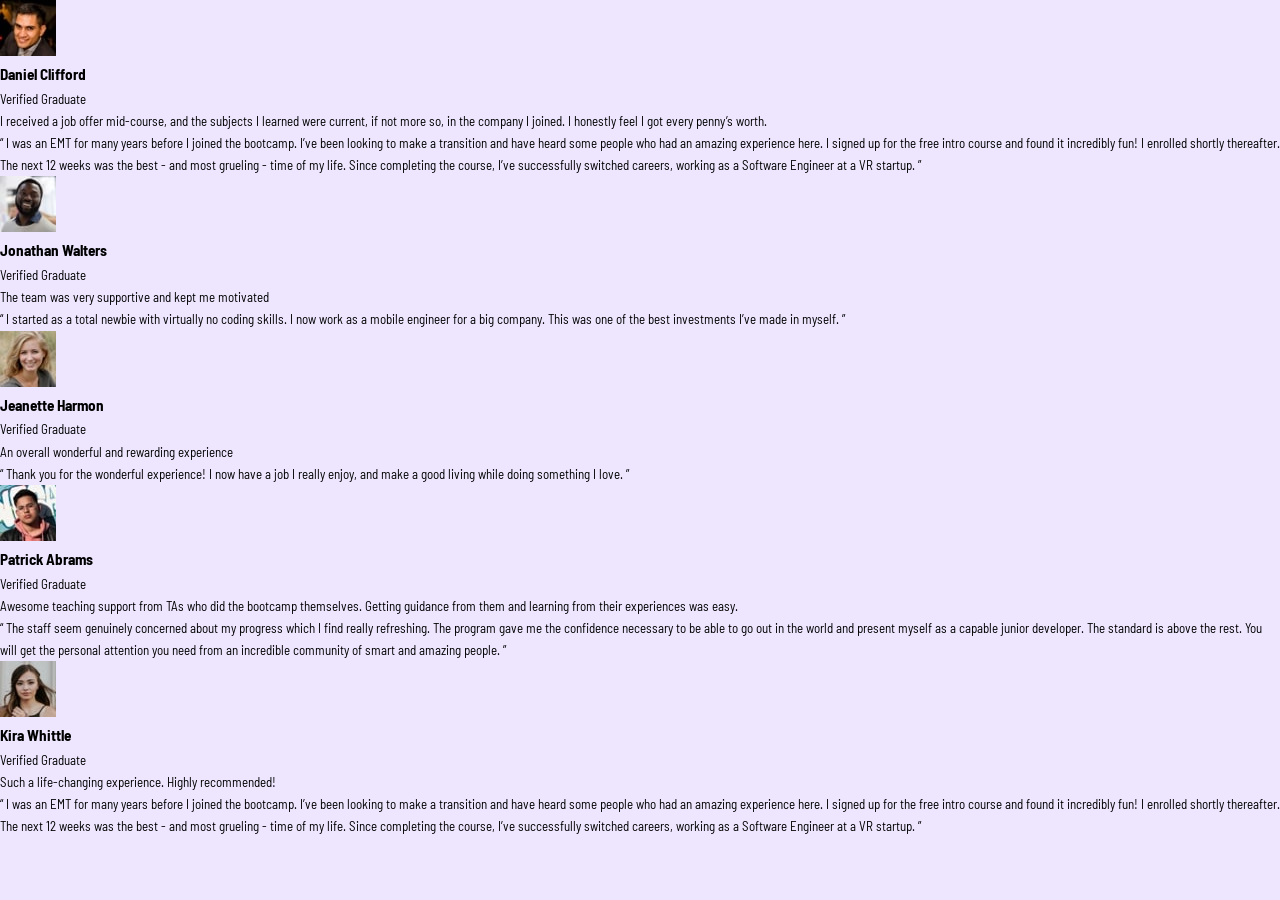
==== index.html @ 3044cd9a "my first commit for this project" ====
<!DOCTYPE html>
<html lang="en">
<head>
  <meta charset="UTF-8">
  <meta name="viewport" content="width=device-width, initial-scale=1.0"> <!-- displays site properly based on user's device -->

  <link rel="icon" type="image/png" sizes="32x32" href="./images/favicon-32x32.png">

  <link rel="stylesheet" href="./style.css">
  
  <title>Frontend Mentor | Testimonials grid section</title>
</head>
<body>
  
  <div class="testimonials">
    <!-- Card 1 -->
    <div class="card card-bg-purple">
      <header class="card__header">
        <img src="./images/image-daniel.jpg" alt="" class="card__img">
        <div>
          <h3>Daniel Clifford</h3>
          <p>Verified Graduate</p>
        </div>
      </header>
      <p class="card__lead">
        I received a job offer mid-course, and the subjects I learned were current, if not more so, 
        in the company I joined. I honestly feel I got every penny’s worth.
      </p>
      <p class="card__quote">
        “ I was an EMT for many years before I joined the bootcamp. I’ve been looking to make a 
        transition and have heard some people who had an amazing experience here. I signed up 
        for the free intro course and found it incredibly fun! I enrolled shortly thereafter. 
        The next 12 weeks was the best - and most grueling - time of my life. Since completing 
        the course, I’ve successfully switched careers, working as a Software Engineer at a VR startup. ”
      </p>
    </div>

    <!-- Card 2 -->
    <div class="card card-bg-purple">
      <header class="card__header">
        <img src="./images/image-jonathan.jpg" alt="" class="card__img">
        <div>
          <h3>Jonathan Walters</h3>
          <p>Verified Graduate</p>
        </div>
      </header>
      <p class="card__lead">
        The team was very supportive and kept me motivated
      </p>
      <p class="card__quote">
        “ I started as a total newbie with virtually no coding skills. I now work as a mobile engineer 
        for a big company. This was one of the best investments I’ve made in myself. ”
      </p>
    </div>


    <!-- Card 3 -->
    <div class="card card-bg-purple">
      <header class="card__header">
        <img src="./images/image-jeanette.jpg" alt="" class="card__img">
        <div>
          <h3>Jeanette Harmon</h3>
          <p>Verified Graduate</p>
        </div>
      </header>
      <p class="card__lead">
        An overall wonderful and rewarding experience
      </p>
      <p class="card__quote">
        “ Thank you for the wonderful experience! I now have a job I really enjoy, and make a good living 
        while doing something I love. ”
      </p>
    </div>


    <!-- Card 4 -->
    <div class="card card-bg-purple">
      <header class="card__header">
        <img src="./images/image-patrick.jpg" alt="" class="card__img">
        <div>
          <h3>Patrick Abrams</h3>
          <p>Verified Graduate</p>
        </div>
      </header>
      <p class="card__lead">
        Awesome teaching support from TAs who did the bootcamp themselves. Getting guidance from them and 
        learning from their experiences was easy.
      </p>
      <p class="card__quote">
        “ The staff seem genuinely concerned about my progress which I find really refreshing. The program 
          gave me the confidence necessary to be able to go out in the world and present myself as a capable 
          junior developer. The standard is above the rest. You will get the personal attention you need from 
          an incredible community of smart and amazing people. ”
      </p>
    </div>


    <!-- Card 5 -->
    <div class="card card-bg-purple">
      <header class="card__header">
        <img src="./images/image-kira.jpg" alt="" class="card__img">
        <div>
          <h3>Kira Whittle</h3>
          <p>Verified Graduate</p>
        </div>
      </header>
      <p class="card__lead">
        Such a life-changing experience. Highly recommended!
      </p>
      <p class="card__quote">
        “ I was an EMT for many years before I joined the bootcamp. I’ve been looking to make a 
        transition and have heard some people who had an amazing experience here. I signed up 
        for the free intro course and found it incredibly fun! I enrolled shortly thereafter. 
        The next 12 weeks was the best - and most grueling - time of my life. Since completing 
        the course, I’ve successfully switched careers, working as a Software Engineer at a VR startup. ”
      </p>
    </div>

  </div>
  
  <!-- <div class="attribution">
    Challenge by <a href="https://www.frontendmentor.io?ref=challenge" target="_blank">Frontend Mentor</a>. 
    Coded by <a href="#">Your Name Here</a>.
  </div> -->
</body>
</html>
---- style.css ----
@import url('https://fonts.googleapis.com/css2?family=Barlow+Semi+Condensed:ital,wght@0,100;0,200;0,300;0,400;0,500;0,600;0,700;0,800;0,900;1,100;1,200;1,300;1,400;1,500;1,600;1,700;1,800;1,900&display=swap');
* {
  box-sizing: border-box;
  margin: 0;
  padding: 0;
}
html {
  font-size: 13px;
}
:root{
    /* Primary Colors */
    --purple-50: hsl(260, 100%, 95%);
    --purple-300: hsl(264, 82%, 80%);
    --purple-500: hsl(263, 55%, 52%);
    /* Secondary Colors */
    --white: hsl(0, 0%, 100%);
    --grey-100: hsl(214, 17%, 92%);
    --grey-200: hsl(0, 0%, 81%);
    --grey-400: hsl(224, 10%, 45%);
    --grey-500: hsl(217, 19%, 35%);
    --dark-blue: hsl(219, 29%, 14%);
    --black: hsl(0, 0%, 7%);
}
body {
    background-color: var(--purple-50);
    font-family: 'Barlow Semi Condensed', sans-serif;
    line-height: 1.7;
}



/* .attribution { font-size: 11px; text-align: center; }
.attribution a { color: hsl(228, 45%, 44%); } */
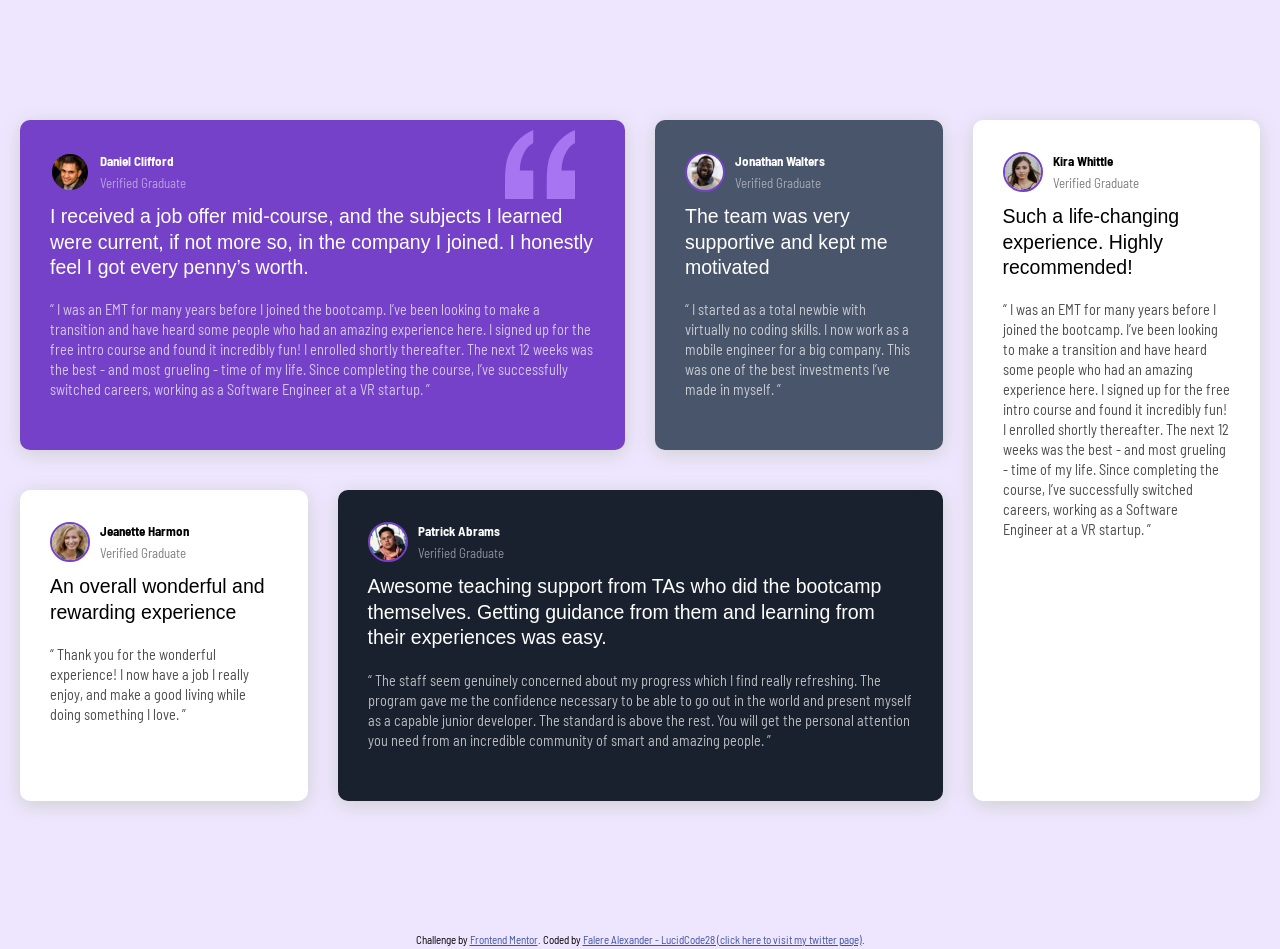
==== commit f0953964: "build push" ====
--- a/index.html
+++ b/index.html
@@ -36,7 +36,7 @@
     </div>
 
     <!-- Card 2 -->
-    <div class="card card-bg-purple">
+    <div class="card card-bg-gray-blue">
       <header class="card__header">
         <img src="./images/image-jonathan.jpg" alt="" class="card__img">
         <div>
@@ -55,7 +55,7 @@
 
 
     <!-- Card 3 -->
-    <div class="card card-bg-purple">
+    <div class="card card-bg-white">
       <header class="card__header">
         <img src="./images/image-jeanette.jpg" alt="" class="card__img">
         <div>
@@ -74,7 +74,7 @@
 
 
     <!-- Card 4 -->
-    <div class="card card-bg-purple">
+    <div class="card card-bg-black-blue">
       <header class="card__header">
         <img src="./images/image-patrick.jpg" alt="" class="card__img">
         <div>
@@ -96,7 +96,7 @@
 
 
     <!-- Card 5 -->
-    <div class="card card-bg-purple">
+    <div class="card card-bg-white">
       <header class="card__header">
         <img src="./images/image-kira.jpg" alt="" class="card__img">
         <div>
@@ -118,9 +118,9 @@
 
   </div>
   
-  <!-- <div class="attribution">
-    Challenge by <a href="https://www.frontendmentor.io?ref=challenge" target="_blank">Frontend Mentor</a>. 
-    Coded by <a href="#">Your Name Here</a>.
-  </div> -->
+  <div class="attribution">
+    Challenge by <a href="https://www.frontendmentor.io?ref=challenge" target="_blank" rel="noopener noreferrer">Frontend Mentor</a>. 
+    Coded by <a href="https://x.com/LucidCode28">Falere Alexander - LucidCode28 (click here to visit my twitter page)</a>.
+  </div>
 </body>
 </html>
--- a/style.css
+++ b/style.css
@@ -12,6 +12,7 @@
     --purple-50: hsl(260, 100%, 95%);
     --purple-300: hsl(264, 82%, 80%);
     --purple-500: hsl(263, 55%, 52%);
+
     /* Secondary Colors */
     --white: hsl(0, 0%, 100%);
     --grey-100: hsl(214, 17%, 92%);
@@ -26,8 +27,91 @@
     font-family: 'Barlow Semi Condensed', sans-serif;
     line-height: 1.7;
 }
+.testimonials{
+    max-width: 1440px;
+    margin: 100px auto;
+    padding: 20px;
+    display: grid;
+    grid-template-columns: repeat(4,1fr);
+    gap: 30px;
+}
+.card:nth-of-type(1){
+    grid-column: 1 / 3;
+    grid-row: 1 / 2;
+}
+.card:nth-of-type(2){
+    grid-column: 3 / 4;
+    grid-row: 1/2;
+}
+.card:nth-of-type(3){
+    grid-column: 1 / 2;
+    grid-row: 2/3;
+}
+.card:nth-of-type(4){
+    grid-column: 2 / 4;
+    grid-row: 2/3;
+} 
+.card:nth-of-type(5){
+    grid-column: 4 / 5;
+    grid-row: 1 / 3;
+}
+.card{
+    background-color: var(--white);
+    border-radius: 10px;
+    box-shadow: 0 4px 20px var(--grey-200); /*To be fixed*/
+    padding: 30px;
+    margin-bottom: 10px;
+}
 
+.card__header{
+    display: flex;
+    align-items: center;
+    margin-bottom: 10px;
+}
+.card__header h3{
+    font-size: 1rem;
+}
+.card__header p{
+    opacity: 50%;
+}
+.card__img{
+    width: 40px;
+    height: 40px;
+    border-radius: 50%;
+    border: 2px solid var(--purple-500);
+    margin-right: 10px;
+}
+.card__lead{
+    font-size: 1.5rem;
+    font-weight: 500;
+    line-height: 1.3;
+    margin-bottom: 20px;
+}
+.card__quote{
+    font-size: 1.1rem;
+    line-height: 1.4;
+    margin-bottom: 20px;
+    opacity:70%;
+}
 
+.card-bg-purple{
+    background-color: var(--purple-500);
+    color: var(--white);
+    background-image: url("./images/bg-pattern-quotation.svg");
+    background-repeat: no-repeat;
+    background-position: top 10px right 50px;
+    background-size: 70px;
+}
 
-/* .attribution { font-size: 11px; text-align: center; }
-.attribution a { color: hsl(228, 45%, 44%); } */    +.card-bg-gray-blue{
+    background-color: var(--grey-500);
+    color: var(--white);
+}
+
+.card-bg-black-blue{
+    background-color: var(--dark-blue);
+    color: var(--white);
+}
+
+.attribution { font-size: 11px; text-align: center; }
+.attribution a { color: hsl(228, 45%, 44%); }
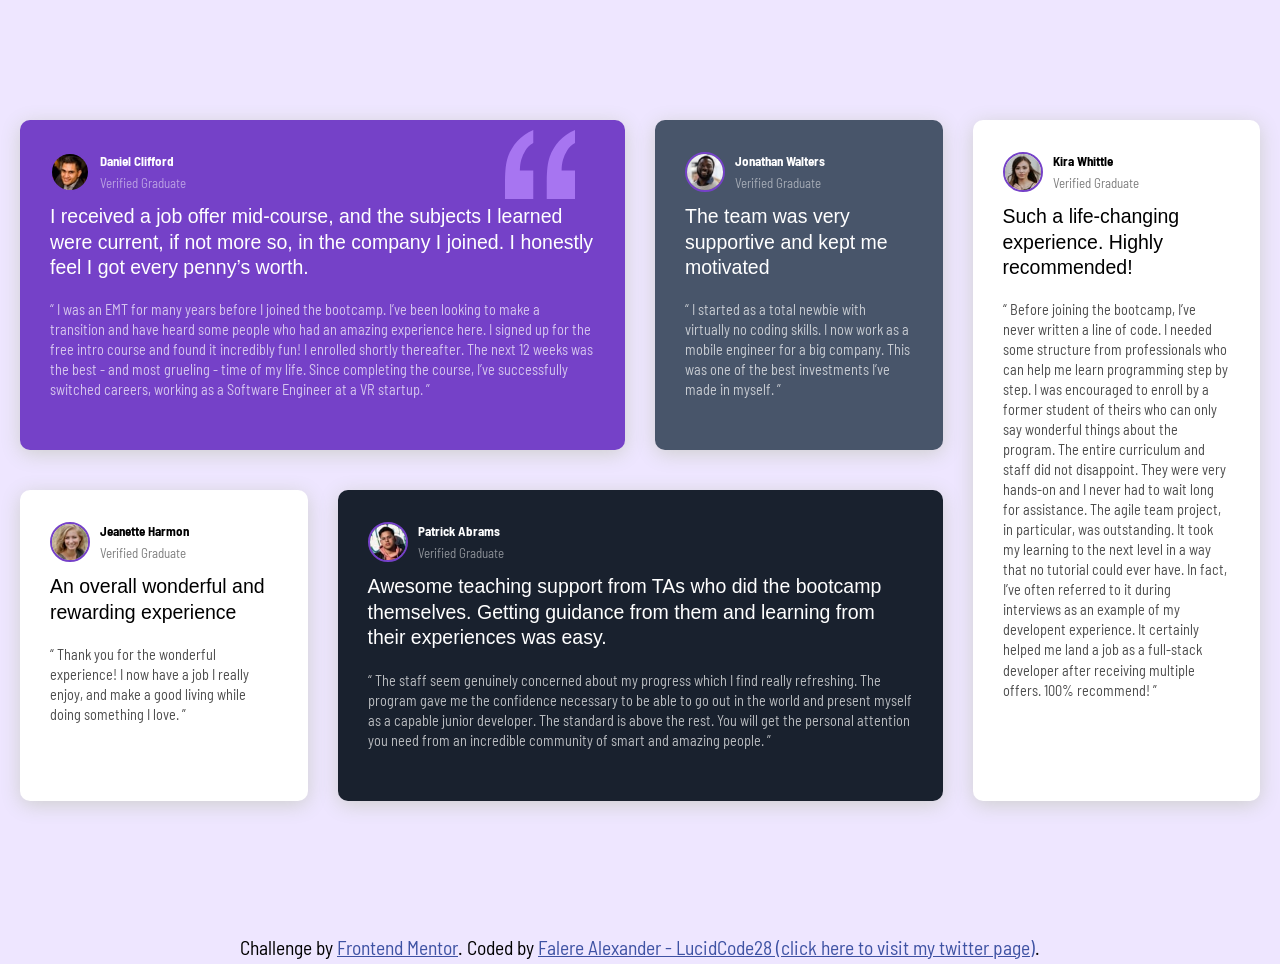
==== commit b6f3be1a: "build push" ====
--- a/index.html
+++ b/index.html
@@ -53,8 +53,31 @@
       </p>
     </div>
 
+    <!-- Card 3 -->
+    <div class="card card-bg-white">
+      <header class="card__header">
+        <img src="./images/image-kira.jpg" alt="" class="card__img">
+        <div>
+          <h3>Kira Whittle</h3>
+          <p>Verified Graduate</p>
+        </div>
+      </header>
+      <p class="card__lead">
+        Such a life-changing experience. Highly recommended!
+      </p>
+      <p class="card__quote">
+        “ Before joining the bootcamp, I’ve never written a line of code. I needed some structure from 
+          professionals who can help me learn programming step by step. I was encouraged to enroll by a former 
+          student of theirs who can only say wonderful things about the program. The entire curriculum and staff 
+          did not disappoint. They were very hands-on and I never had to wait long for assistance. The agile team 
+          project, in particular, was outstanding. It took my learning to the next level in a way that no tutorial 
+          could ever have. In fact, I’ve often referred to it during interviews as an example of my developent 
+          experience. It certainly helped me land a job as a full-stack developer after receiving multiple offers. 
+          100% recommend! ”
+      </p>
+    </div>
 
-    <!-- Card 3 -->
+    <!-- Card 4 -->
     <div class="card card-bg-white">
       <header class="card__header">
         <img src="./images/image-jeanette.jpg" alt="" class="card__img">
@@ -73,7 +96,7 @@
     </div>
 
 
-    <!-- Card 4 -->
+    <!-- Card 5 -->
     <div class="card card-bg-black-blue">
       <header class="card__header">
         <img src="./images/image-patrick.jpg" alt="" class="card__img">
@@ -94,27 +117,7 @@
       </p>
     </div>
 
-
-    <!-- Card 5 -->
-    <div class="card card-bg-white">
-      <header class="card__header">
-        <img src="./images/image-kira.jpg" alt="" class="card__img">
-        <div>
-          <h3>Kira Whittle</h3>
-          <p>Verified Graduate</p>
-        </div>
-      </header>
-      <p class="card__lead">
-        Such a life-changing experience. Highly recommended!
-      </p>
-      <p class="card__quote">
-        “ I was an EMT for many years before I joined the bootcamp. I’ve been looking to make a 
-        transition and have heard some people who had an amazing experience here. I signed up 
-        for the free intro course and found it incredibly fun! I enrolled shortly thereafter. 
-        The next 12 weeks was the best - and most grueling - time of my life. Since completing 
-        the course, I’ve successfully switched careers, working as a Software Engineer at a VR startup. ”
-      </p>
-    </div>
+    
 
   </div>
   
--- a/style.css
+++ b/style.css
@@ -44,16 +44,16 @@
     grid-row: 1/2;
 }
 .card:nth-of-type(3){
-    grid-column: 1 / 2;
-    grid-row: 2/3;
+    grid-column: 4/ 5;
+    grid-row: 1/3;
 }
 .card:nth-of-type(4){
-    grid-column: 2 / 4;
+    grid-column: 1 / 2;
     grid-row: 2/3;
 } 
 .card:nth-of-type(5){
-    grid-column: 4 / 5;
-    grid-row: 1 / 3;
+    grid-column: 2 / 4;
+    grid-row: 2 / 3;
 }
 .card{
     background-color: var(--white);
@@ -113,5 +113,35 @@
     color: var(--white);
 }
 
-.attribution { font-size: 11px; text-align: center; }
+@media(max-width: 768px){
+    .testimonials{
+        grid-template-columns:1fr;
+        width: 100%;
+        gap: 20px;
+    }
+    .card:nth-of-type(1){
+        grid-column: 1 ;
+        grid-row: 1/2;
+    }
+    .card:nth-of-type(2){
+        grid-column: 1;
+        grid-row: 2/3;
+    }
+    .card:nth-of-type(4){
+        grid-column: 1;
+        grid-row: 3/4;
+    }
+    .card:nth-of-type(5){
+        grid-column:1;
+        grid-row: 4/5;
+    }
+    .card:nth-of-type(3){
+        grid-column: 1;
+        grid-row: 5/6;
+    }
+    
+}
+
+
+.attribution { font-size: 1.5rem; text-align: center; }
 .attribution a { color: hsl(228, 45%, 44%); }
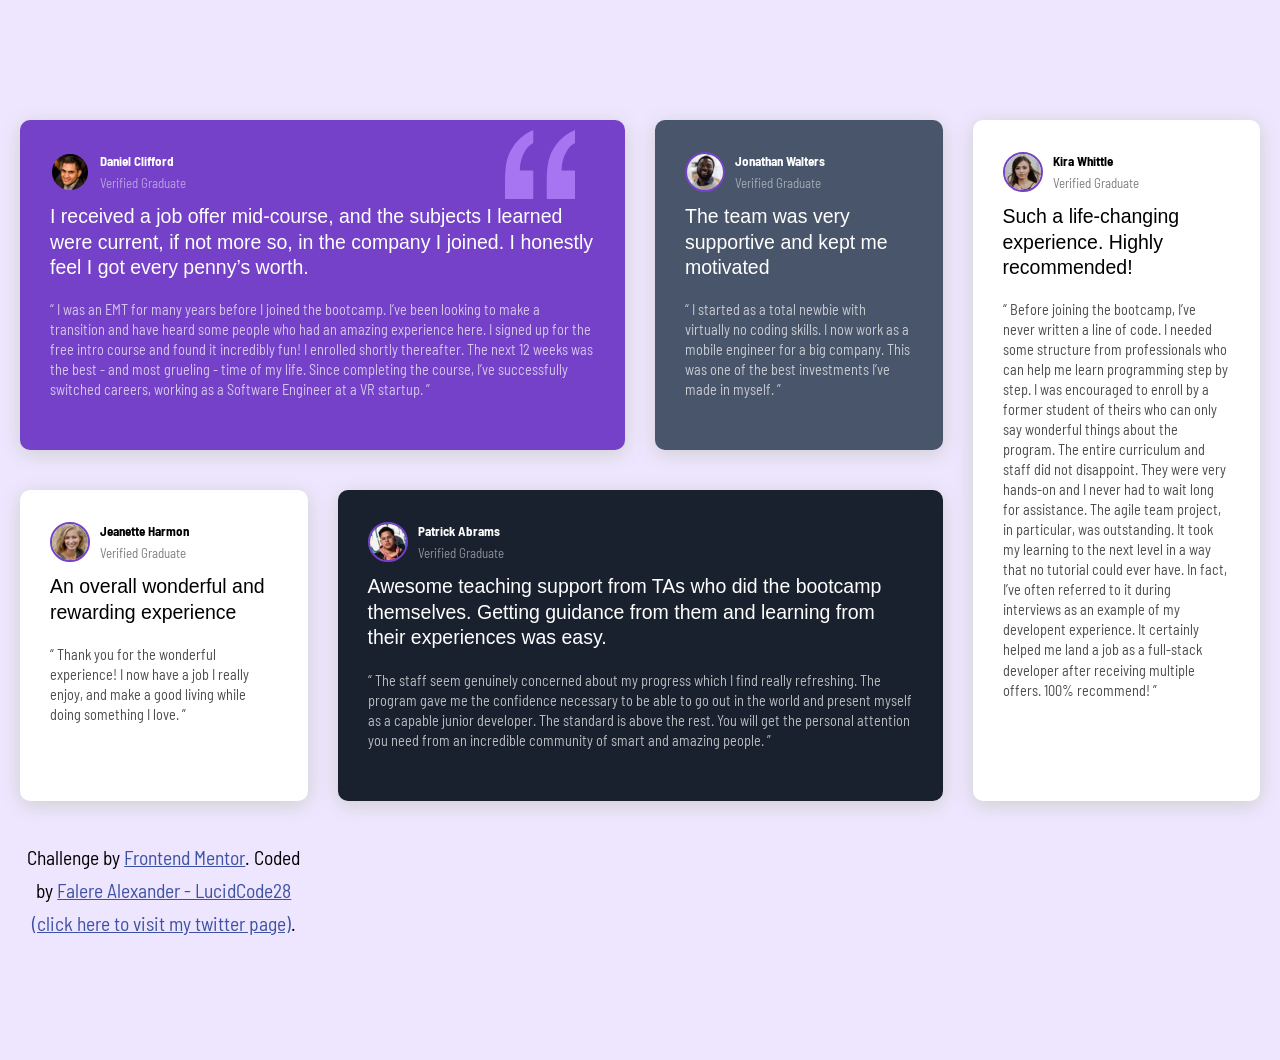
==== commit 6919b1ba: "build push" ====
--- a/index.html
+++ b/index.html
@@ -118,12 +118,11 @@
     </div>
 
     
-
+    <div class="attribution">
+      Challenge by <a href="https://www.frontendmentor.io?ref=challenge" target="_blank" rel="noopener noreferrer">Frontend Mentor</a>. 
+      Coded by <a href="https://x.com/LucidCode28">Falere Alexander - LucidCode28 (click here to visit my twitter page)</a>.
+    </div>
   </div>
   
-  <div class="attribution">
-    Challenge by <a href="https://www.frontendmentor.io?ref=challenge" target="_blank" rel="noopener noreferrer">Frontend Mentor</a>. 
-    Coded by <a href="https://x.com/LucidCode28">Falere Alexander - LucidCode28 (click here to visit my twitter page)</a>.
-  </div>
 </body>
 </html>
--- a/style.css
+++ b/style.css
@@ -118,6 +118,7 @@
         grid-template-columns:1fr;
         width: 100%;
         gap: 20px;
+        margin: 50px auto;
     }
     .card:nth-of-type(1){
         grid-column: 1 ;
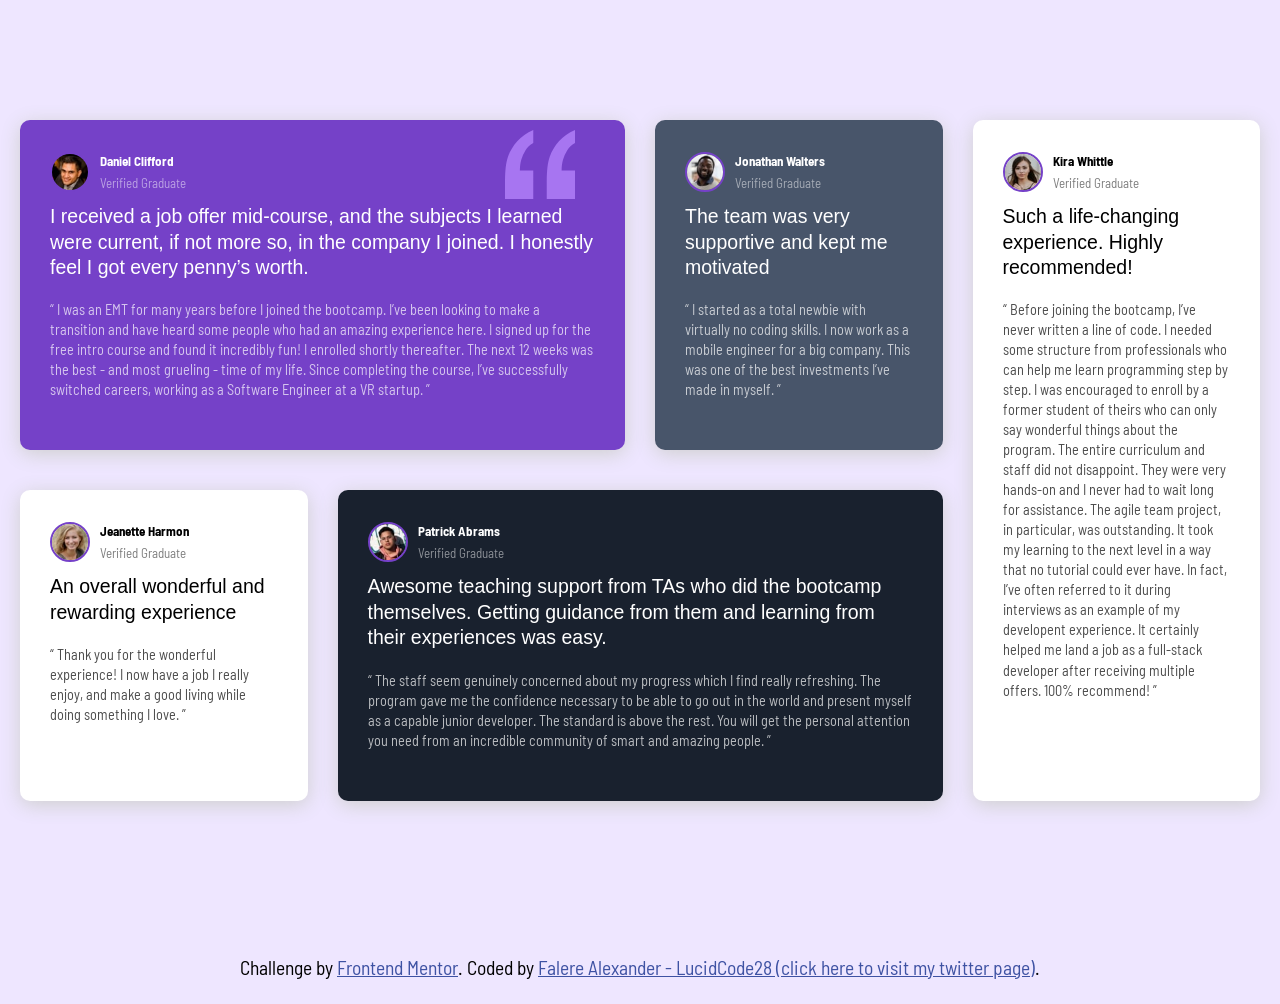
==== commit 117f8b66: "build push" ====
--- a/index.html
+++ b/index.html
@@ -116,12 +116,10 @@
           an incredible community of smart and amazing people. ”
       </p>
     </div>
-
-    
-    <div class="attribution">
-      Challenge by <a href="https://www.frontendmentor.io?ref=challenge" target="_blank" rel="noopener noreferrer">Frontend Mentor</a>. 
-      Coded by <a href="https://x.com/LucidCode28">Falere Alexander - LucidCode28 (click here to visit my twitter page)</a>.
-    </div>
+  </div>
+  <div class="attribution">
+    Challenge by <a href="https://www.frontendmentor.io?ref=challenge" target="_blank" rel="noopener noreferrer">Frontend Mentor</a>. 
+    Coded by <a href="https://x.com/LucidCode28">Falere Alexander - LucidCode28 (click here to visit my twitter page)</a>.
   </div>
   
 </body>
--- a/style.css
+++ b/style.css
@@ -144,5 +144,5 @@
 }
 
 
-.attribution { font-size: 1.5rem; text-align: center; }
+.attribution { font-size: 1.5rem; text-align: center; padding:20px; }
 .attribution a { color: hsl(228, 45%, 44%); }
